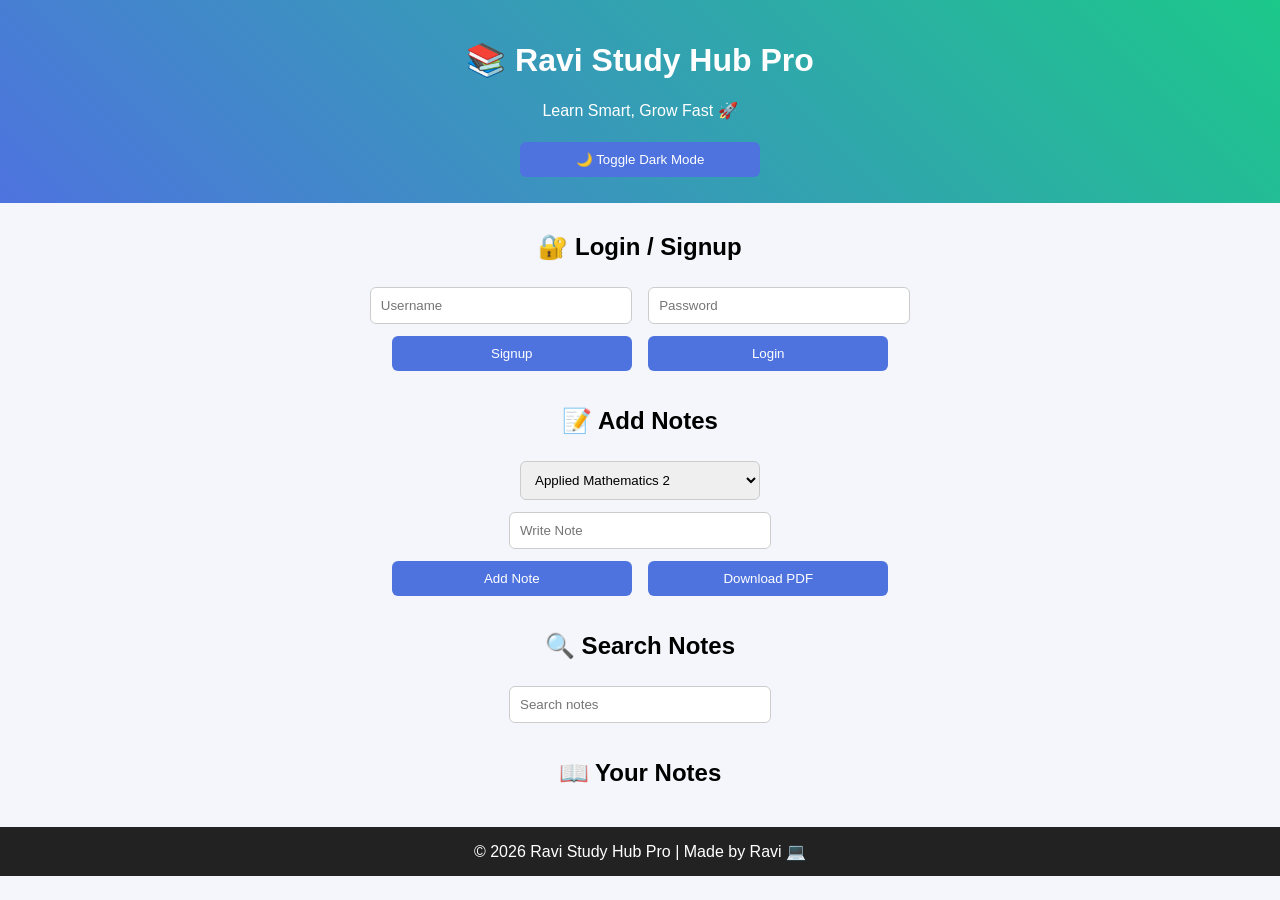
==== index.html @ 5616503e "Icon & Index.html Update" ====
<!DOCTYPE html><html>
<head>
<meta charset="UTF-8">
<meta name="viewport" content="width=device-width, initial-scale=1.0">
<title>Ravi Study Hub Pro</title>
<link rel="manifest" href="manifest.json">
<meta name="theme-color" content="#0f172a">
<style>
body{font-family:Arial;margin:0;background:#f4f6fb;text-align:center;transition:0.3s}
header{background:linear-gradient(45deg,#4e73df,#1cc88a);color:white;padding:20px}
h2{margin-top:30px}
input,button,select{padding:10px;margin:6px;width:240px;border-radius:6px;border:1px solid #ccc}
button{background:#4e73df;color:white;border:none;cursor:pointer}
button:hover{opacity:0.9}
.card{background:white;margin:15px auto;padding:15px;width:280px;border-radius:12px;box-shadow:0 5px 15px rgba(0,0,0,0.1)}
.dark{background:#121212;color:white}
.dark .card{background:#1e1e1e}
.footer{margin-top:40px;padding:15px;background:#222;color:white}
</style>
</head>
<body>
<header>
<h1>📚 Ravi Study Hub Pro</h1>
<p>Learn Smart, Grow Fast 🚀</p>
<button onclick="toggleDark()">🌙 Toggle Dark Mode</button>
</header><h2>🔐 Login / Signup</h2>
<input id="user" placeholder="Username">
<input id="pass" type="password" placeholder="Password">
<br>
<button onclick="signup()">Signup</button>
<button onclick="login()">Login</button><h2>📝 Add Notes</h2>
<select id="subject">
<option> Applied Mathematics 2</option>
<option> Applied Chemistry</option>
<option> Basic Electical Engineering</option>
<option> Engineering Mechanics</option>
<option> Essentials of Language & Communication</option>
<option> Environmental Science</option>
</select>
<br>
<input id="note" placeholder="Write Note">
<br>
<button onclick="addNote()">Add Note</button>
<button onclick="downloadNotes()">Download PDF</button><h2>🔍 Search Notes</h2>
<input id="search" onkeyup="showNotes()" placeholder="Search notes"><h2>📖 Your Notes</h2>
<div id="notes"></div><div class="footer">
© 2026 Ravi Study Hub Pro | Made by Ravi 💻
</div><script>
function signup(){
localStorage.setItem("user",user.value)
localStorage.setItem("pass",pass.value)
alert("Signup Success Ravi ✅")
}

function login(){
if(user.value==localStorage.getItem("user") &&
   pass.value==localStorage.getItem("pass"))
alert("Login Success Ravi 🎉")
else alert("Wrong Login ❌")
}

function addNote(){
let notes = JSON.parse(localStorage.getItem("notes")||"[]")
notes.push({sub:subject.value,text:note.value})
localStorage.setItem("notes",JSON.stringify(notes))
showNotes()
note.value=""
}

function showNotes(){
let s = search.value.toLowerCase()
let notesData = JSON.parse(localStorage.getItem("notes")||"[]")
notes.innerHTML=""
notesData.filter(n=>n.text.toLowerCase().includes(s))
.forEach(n=>{
notes.innerHTML += `<div class='card'><b>${n.sub}</b><p>${n.text}</p></div>`
})
}
showNotes()

function toggleDark(){document.body.classList.toggle("dark")}

function downloadNotes(){
let notesData = JSON.parse(localStorage.getItem("notes")||"[]")
let content = "Ravi Study Hub Notes\n\n"
notesData.forEach(n=>{
content += n.sub + " - " + n.text + "\n\n"
})
let blob = new Blob([content], { type: 'application/pdf' })
let link = document.createElement('a')
link.href = URL.createObjectURL(blob)
link.download = 'Ravi_Study_Notes.pdf'
link.click()
}
</script>
</body>
</html>
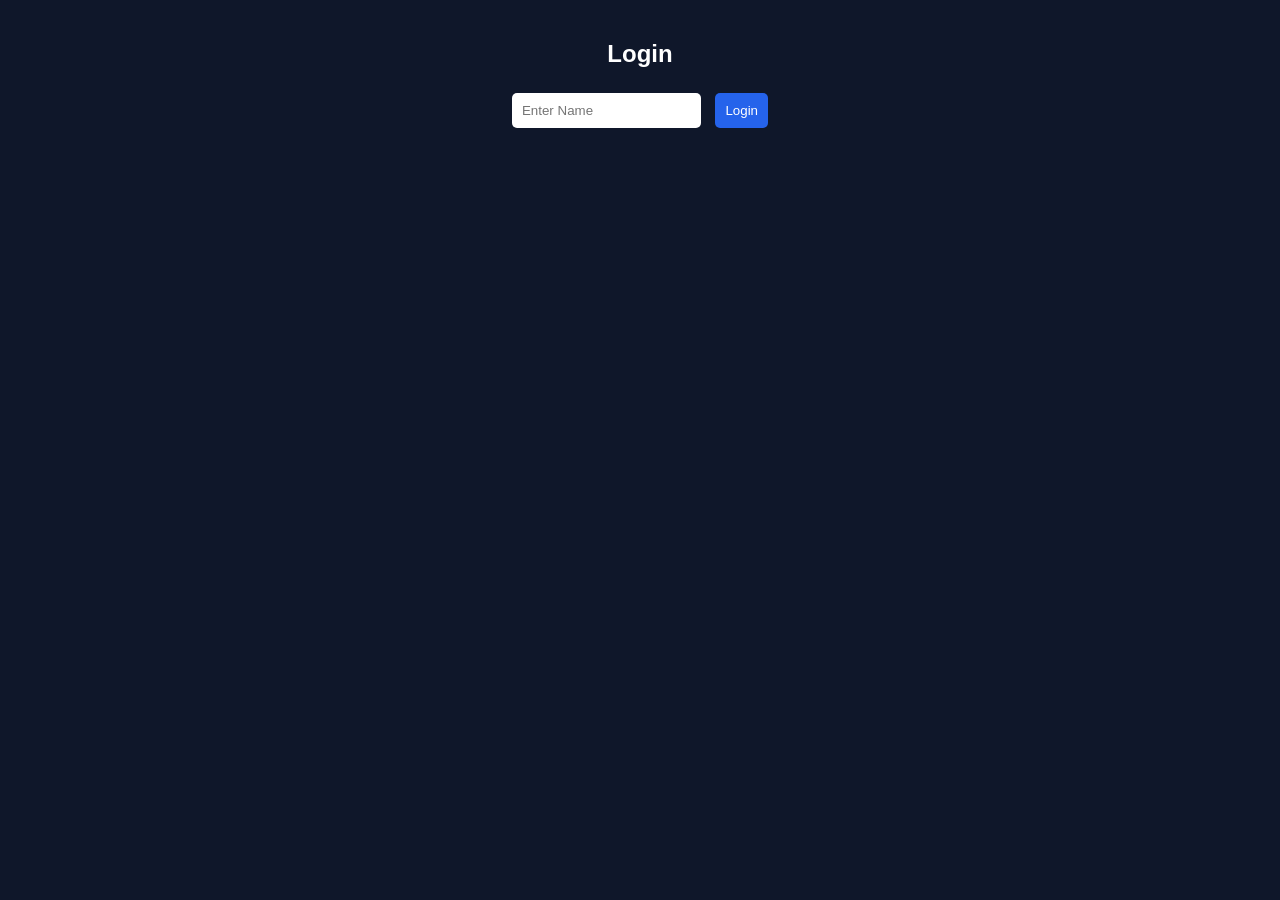
==== commit 54867b8f: "All system are update" ====
--- a/index.html
+++ b/index.html
@@ -1,97 +1,72 @@
-<!DOCTYPE html><html>
+<!DOCTYPE html>
+<html>
 <head>
-<meta charset="UTF-8">
 <meta name="viewport" content="width=device-width, initial-scale=1.0">
-<title>Ravi Study Hub Pro</title>
+<title>RSA Ravi Study App</title>
+
 <link rel="manifest" href="manifest.json">
-<meta name="theme-color" content="#0f172a">
-<style>
-body{font-family:Arial;margin:0;background:#f4f6fb;text-align:center;transition:0.3s}
-header{background:linear-gradient(45deg,#4e73df,#1cc88a);color:white;padding:20px}
-h2{margin-top:30px}
-input,button,select{padding:10px;margin:6px;width:240px;border-radius:6px;border:1px solid #ccc}
-button{background:#4e73df;color:white;border:none;cursor:pointer}
-button:hover{opacity:0.9}
-.card{background:white;margin:15px auto;padding:15px;width:280px;border-radius:12px;box-shadow:0 5px 15px rgba(0,0,0,0.1)}
-.dark{background:#121212;color:white}
-.dark .card{background:#1e1e1e}
-.footer{margin-top:40px;padding:15px;background:#222;color:white}
-</style>
+<link rel="stylesheet" href="style.css">
+
 </head>
 <body>
+
+<!-- Splash Screen -->
+<div id="splash">RSA Ravi Study App</div>
+
+<!-- Login Page -->
+<div id="loginPage" class="card">
+<h2>Login</h2>
+<input type="text" id="username" placeholder="Enter Name">
+<button onclick="login()">Login</button>
+</div>
+
+<!-- Main App -->
+<div id="app" style="display:none;">
+
 <header>
-<h1>📚 Ravi Study Hub Pro</h1>
-<p>Learn Smart, Grow Fast 🚀</p>
-<button onclick="toggleDark()">🌙 Toggle Dark Mode</button>
-</header><h2>🔐 Login / Signup</h2>
-<input id="user" placeholder="Username">
-<input id="pass" type="password" placeholder="Password">
-<br>
-<button onclick="signup()">Signup</button>
-<button onclick="login()">Login</button><h2>📝 Add Notes</h2>
-<select id="subject">
-<option> Applied Mathematics 2</option>
-<option> Applied Chemistry</option>
-<option> Basic Electical Engineering</option>
-<option> Engineering Mechanics</option>
-<option> Essentials of Language & Communication</option>
-<option> Environmental Science</option>
+<span id="welcome"></span>
+<button onclick="logout()">Logout</button>
+</header>
+
+<nav>
+<button onclick="showSection('notes')">Notes</button>
+<button onclick="showSection('profile')">Profile</button>
+<button onclick="showSection('upload')">Upload PDF</button>
+</nav>
+
+<!-- Notes Section -->
+<div id="notes" class="section">
+<h3>Select Subject</h3>
+<select id="subjectSelect">
+<option>Applied Mathematics 2</option>
+<option>Applied Chemistry</option>
+<option>Engineering Mechanics</option>
+<option>Basic Electical Engineering</option>
+<option>Environmental Science</option>
+<option>Essenital of Language & Communication 2</option>
 </select>
-<br>
-<input id="note" placeholder="Write Note">
-<br>
-<button onclick="addNote()">Add Note</button>
-<button onclick="downloadNotes()">Download PDF</button><h2>🔍 Search Notes</h2>
-<input id="search" onkeyup="showNotes()" placeholder="Search notes"><h2>📖 Your Notes</h2>
-<div id="notes"></div><div class="footer">
-© 2026 Ravi Study Hub Pro | Made by Ravi 💻
-</div><script>
-function signup(){
-localStorage.setItem("user",user.value)
-localStorage.setItem("pass",pass.value)
-alert("Signup Success Ravi ✅")
-}
 
-function login(){
-if(user.value==localStorage.getItem("user") &&
-   pass.value==localStorage.getItem("pass"))
-alert("Login Success Ravi 🎉")
-else alert("Wrong Login ❌")
-}
+<input type="text" id="noteInput" placeholder="Write note">
+<button onclick="addNote()">Add</button>
 
-function addNote(){
-let notes = JSON.parse(localStorage.getItem("notes")||"[]")
-notes.push({sub:subject.value,text:note.value})
-localStorage.setItem("notes",JSON.stringify(notes))
-showNotes()
-note.value=""
-}
+<div id="notesList"></div>
+</div>
 
-function showNotes(){
-let s = search.value.toLowerCase()
-let notesData = JSON.parse(localStorage.getItem("notes")||"[]")
-notes.innerHTML=""
-notesData.filter(n=>n.text.toLowerCase().includes(s))
-.forEach(n=>{
-notes.innerHTML += `<div class='card'><b>${n.sub}</b><p>${n.text}</p></div>`
-})
-}
-showNotes()
+<!-- Profile Section -->
+<div id="profile" class="section" style="display:none;">
+<h3>Profile</h3>
+<p id="profileName"></p>
+</div>
 
-function toggleDark(){document.body.classList.toggle("dark")}
+<!-- Upload Section -->
+<div id="upload" class="section" style="display:none;">
+<h3>Upload PDF</h3>
+<input type="file" accept="application/pdf" onchange="uploadPDF(event)">
+<div id="pdfList"></div>
+</div>
 
-function downloadNotes(){
-let notesData = JSON.parse(localStorage.getItem("notes")||"[]")
-let content = "Ravi Study Hub Notes\n\n"
-notesData.forEach(n=>{
-content += n.sub + " - " + n.text + "\n\n"
-})
-let blob = new Blob([content], { type: 'application/pdf' })
-let link = document.createElement('a')
-link.href = URL.createObjectURL(blob)
-link.download = 'Ravi_Study_Notes.pdf'
-link.click()
-}
-</script>
+</div>
+
+<script src="app.js"></script>
 </body>
 </html>
--- a/style.css
+++ b/style.css
@@ -0,0 +1,68 @@
+body{
+  font-family: Arial;
+  margin:0;
+  background:#0f172a;
+  color:white;
+}
+
+#splash{
+  position:fixed;
+  width:100%;
+  height:100%;
+  background:#0f172a;
+  display:flex;
+  align-items:center;
+  justify-content:center;
+  font-size:24px;
+  animation:fade 2s forwards;
+}
+
+@keyframes fade{
+  0%{opacity:1;}
+  100%{opacity:0; visibility:hidden;}
+}
+
+.card{
+  text-align:center;
+  padding:20px;
+}
+
+input,select{
+  padding:10px;
+  margin:5px;
+  border-radius:5px;
+  border:none;
+}
+
+button{
+  padding:10px;
+  border:none;
+  border-radius:5px;
+  margin:5px;
+  background:#2563eb;
+  color:white;
+}
+
+header{
+  display:flex;
+  justify-content:space-between;
+  padding:10px;
+  background:#1e293b;
+}
+
+nav{
+  display:flex;
+  justify-content:space-around;
+  background:#1e293b;
+}
+
+.section{
+  padding:10px;
+}
+
+.note{
+  background:#334155;
+  padding:8px;
+  margin:5px;
+  border-radius:5px;
+}
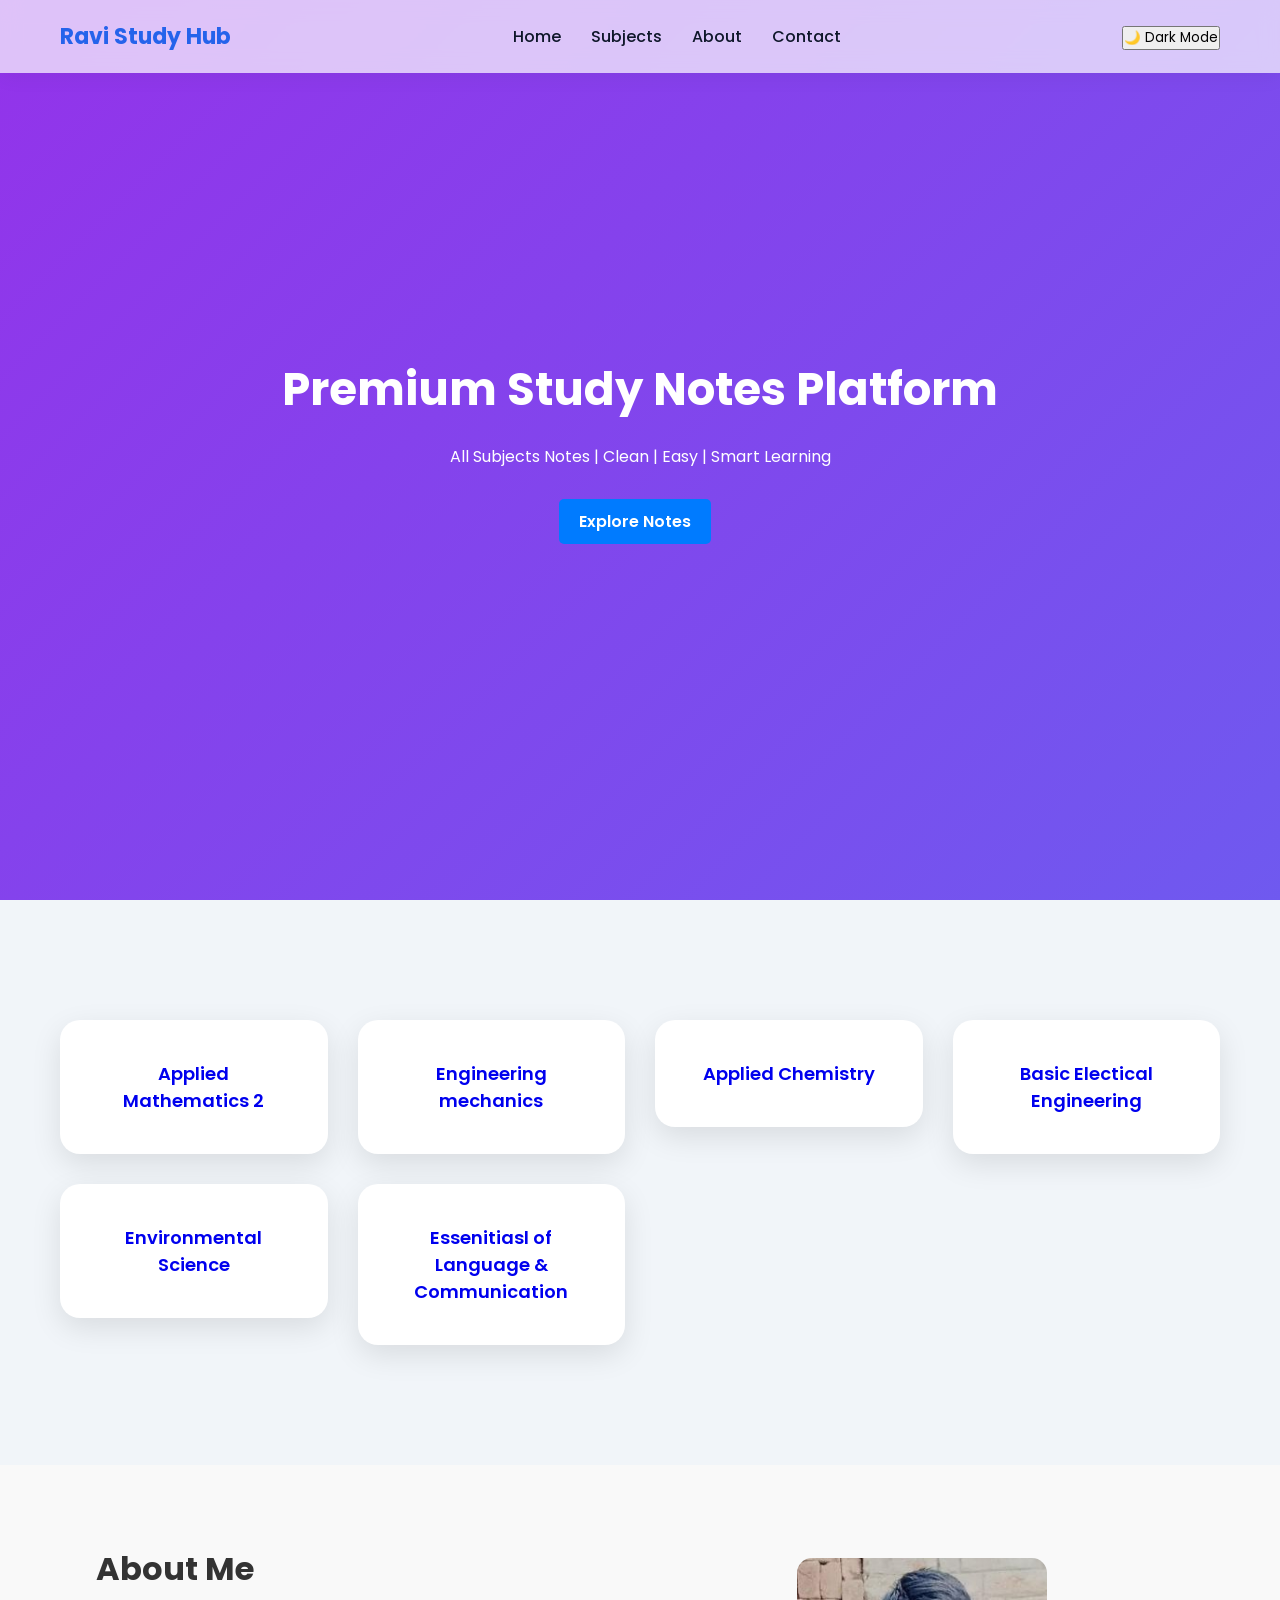
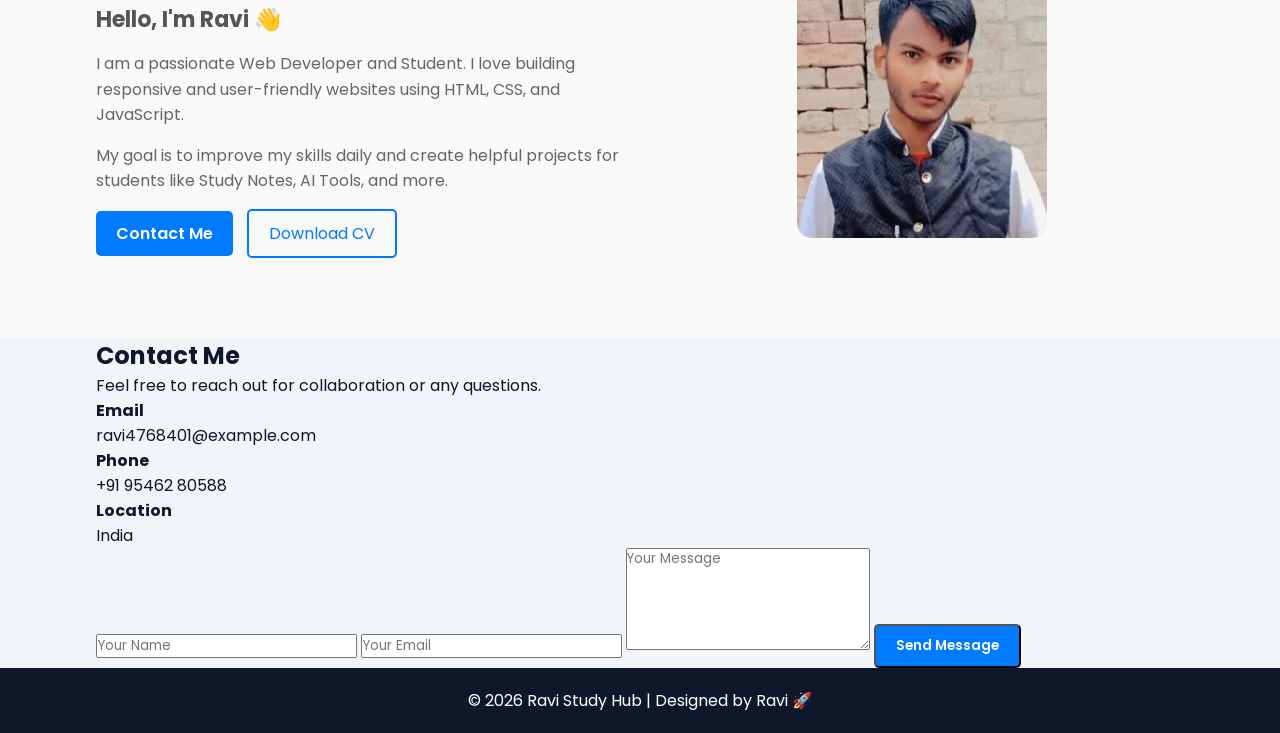
==== commit c815737e: "index.html Update" ====
--- a/index.html
+++ b/index.html
@@ -1,72 +1,137 @@
 <!DOCTYPE html>
-<html>
+<html lang="en">
 <head>
+<meta charset="UTF-8">
 <meta name="viewport" content="width=device-width, initial-scale=1.0">
-<title>RSA Ravi Study App</title>
+<title>Ravi Study Hub</title>
 
-<link rel="manifest" href="manifest.json">
+<link href="https://fonts.googleapis.com/css2?family=Poppins:wght@300;400;600;700&display=swap" rel="stylesheet">
 <link rel="stylesheet" href="style.css">
 
 </head>
 <body>
 
-<!-- Splash Screen -->
-<div id="splash">RSA Ravi Study App</div>
-
-<!-- Login Page -->
-<div id="loginPage" class="card">
-<h2>Login</h2>
-<input type="text" id="username" placeholder="Enter Name">
-<button onclick="login()">Login</button>
-</div>
-
-<!-- Main App -->
-<div id="app" style="display:none;">
-
-<header>
-<span id="welcome"></span>
-<button onclick="logout()">Logout</button>
-</header>
-
-<nav>
-<button onclick="showSection('notes')">Notes</button>
-<button onclick="showSection('profile')">Profile</button>
-<button onclick="showSection('upload')">Upload PDF</button>
+<nav class="navbar">
+  <div class="logo">Ravi Study Hub</div>
+  <ul>
+    <li><a href="index.html">Home</a></li>
+    <li><a href="#subjects">Subjects</a></li>
+    <li><a href="#About">About</a></li>
+    <li><a href="">Contact</a></li>
+  </ul>
+  <div class="top-bar">
+    <button id="darkToggle">🌙 Dark Mode</button>
+  </div>
 </nav>
 
-<!-- Notes Section -->
-<div id="notes" class="section">
-<h3>Select Subject</h3>
-<select id="subjectSelect">
-<option>Applied Mathematics 2</option>
-<option>Applied Chemistry</option>
-<option>Engineering Mechanics</option>
-<option>Basic Electical Engineering</option>
-<option>Environmental Science</option>
-<option>Essenital of Language & Communication 2</option>
-</select>
+<section class="hero">
+  <h1>Premium Study Notes Platform</h1>
+  <p>All Subjects Notes | Clean | Easy | Smart Learning</p>
+  <a href="#subjects" class="btn">Explore Notes</a>
+</section>
 
-<input type="text" id="noteInput" placeholder="Write note">
-<button onclick="addNote()">Add</button>
+<section id="subjects" class="subjects">
+  <a href="Subjects notes/Math.html"> <div class="card"> Applied Mathematics 2</div></a>
+  <a href="Subjects notes/Mechanics.html">  <div class="card"> Engineering mechanics</div></a>
+  <a href="Subjects notes/Chemistry.html"> <div class="card"> Applied Chemistry</div></a>
+  <a href="Subjects notes/Electical.html"> <div class="card"> Basic Electical Engineering</div></a>
+  <a href="Subjects notes/Science.html"> <div class="card"> Environmental Science</div></a>
+  <a href="Subjects notes/English.html"> <div class="card"> Essenitiasl of Language & Communication</div></a>
+</section>
+<section class="about" id="about">
+  <div class="container">
+    
+    <div class="about-content">
+      
+      <div class="about-text">
+        <h2>About Me</h2>
+        <h3>Hello, I'm Ravi 👋</h3>
+        <p>
+          I am a passionate Web Developer and Student. I love building
+          responsive and user-friendly websites using HTML, CSS, and JavaScript.
+        </p>
+        <p>
+          My goal is to improve my skills daily and create helpful
+          projects for students like Study Notes, AI Tools, and more.
+        </p>
 
-<div id="notesList"></div>
-</div>
+        <div class="about-buttons">
+          <a href="#contact" class="btn">Contact Me</a>
+          <a href="#" class="btn-outline">Download CV</a>
+        </div>
+      </div>
 
-<!-- Profile Section -->
-<div id="profile" class="section" style="display:none;">
-<h3>Profile</h3>
-<p id="profileName"></p>
-</div>
+      <div class="about-image">
+        <img src="Profile image.jpg" alt="Ravi Profile">
+      </div>
 
-<!-- Upload Section -->
-<div id="upload" class="section" style="display:none;">
-<h3>Upload PDF</h3>
-<input type="file" accept="application/pdf" onchange="uploadPDF(event)">
-<div id="pdfList"></div>
-</div>
+    </div>
+  </div>
+</section>
+<section class="contact" id="contact">
+  <div class="container">
+    
+    <div class="section-title">
+      <h2>Contact Me</h2>
+      <p>Feel free to reach out for collaboration or any questions.</p>
+    </div>
 
-</div>
+    <div class="contact-content">
 
-<script src="app.js"></script>
+      <!-- Left Side Info -->
+      <div class="contact-info">
+        <div class="info-box">
+          <h4>Email</h4>
+          <p>ravi4768401@example.com</p>
+        </div>
+
+        <div class="info-box">
+          <h4>Phone</h4>
+          <p>+91 95462 80588</p>
+        </div>
+
+        <div class="info-box">
+          <h4>Location</h4>
+          <p>India</p>
+        </div>
+      </div>
+
+      <!-- Right Side Form -->
+      <div class="contact-form">
+        <form>
+          <input type="text" placeholder="Your Name" required>
+          <input type="email" placeholder="Your Email" required>
+          <textarea rows="5" placeholder="Your Message" required></textarea>
+          <button type="submit" class="btn">Send Message</button>
+        </form>
+      </div>
+
+    </div>
+  </div>
+</section>
+
+<footer>
+  <p>© 2026 Ravi Study Hub | Designed by Ravi 🚀</p>
+</footer>
+
+<script>
+   /* Dark mode */
+const btn = document.getElementById("darkToggle");
+    btn.onclick = () => {
+      document.body.classList.toggle("dark");
+    };
+
+    /* scroll animation */
+    const faders = document.querySelectorAll(".fade");
+    window.addEventListener("scroll", () => {
+      faders.forEach(el => {
+        const top = el.getBoundingClientRect().top;
+        if (top < window.innerHeight - 100) {
+          el.classList.add("show");
+        }
+      });
+    });
+</script>
+
 </body>
 </html>
--- a/style.css
+++ b/style.css
@@ -1,68 +1,266 @@
+*{
+  margin:0;
+  padding:0;
+  box-sizing:border-box;
+  font-family:'Poppins', sans-serif;
+}
+
 body{
-  font-family: Arial;
-  margin:0;
-  background:#0f172a;
-  color:white;
-}
-
-#splash{
+  background:#f1f5f9;
+  color:#0f172a;
+  transition:0.4s;
+}
+
+/* NAVBAR */
+.navbar{
+  display:flex;
+  justify-content:space-between;
+  align-items:center;
+  padding:20px 60px;
   position:fixed;
   width:100%;
-  height:100%;
-  background:#0f172a;
+  backdrop-filter:blur(10px);
+  background:rgba(255,255,255,0.7);
+  box-shadow:0 4px 20px rgba(0,0,0,0.05);
+  z-index:1000;
+}
+
+.logo{
+  font-weight:700;
+  font-size:22px;
+  color:#2563eb;
+}
+
+.navbar ul{
+  list-style:none;
   display:flex;
+  gap:30px;
+}
+
+.navbar a{
+  text-decoration:none;
+  color:#0f172a;
+  font-weight:500;
+  transition:0.3s;
+}
+
+.navbar a:hover{
+  color:#2563eb;
+}
+
+.dark-btn{
+  border:none;
+  background:#2563eb;
+  color:white;
+  padding:8px 15px;
+  border-radius:20px;
+  cursor:pointer;
+}
+
+/* HERO */
+.hero{
+  height:100vh;
+  display:flex;
+  flex-direction:column;
+  justify-content:center;
   align-items:center;
-  justify-content:center;
-  font-size:24px;
-  animation:fade 2s forwards;
-}
-
-@keyframes fade{
-  0%{opacity:1;}
-  100%{opacity:0; visibility:hidden;}
+  text-align:center;
+  background:linear-gradient(-45deg,#2563eb,#38bdf8,#6366f1,#9333ea);
+  background-size:400% 400%;
+  animation:gradient 8s ease infinite;
+  color:white;
+}
+
+@keyframes gradient{
+  0%{background-position:0% 50%;}
+  50%{background-position:100% 50%;}
+  100%{background-position:0% 50%;}
+}
+
+.hero h1{
+  font-size:45px;
+  margin-bottom:20px;
+}
+
+.hero p{
+  margin-bottom:30px;
+}
+
+.btn{
+  padding:12px 25px;
+  background:white;
+  color:#2563eb;
+  border-radius:30px;
+  text-decoration:none;
+  font-weight:600;
+  transition:0.3s;
+}
+
+.btn:hover{
+  transform:scale(1.1);
+}
+
+/* SUBJECTS */
+.subjects{
+  padding:120px 60px;
+  display:grid;
+  grid-template-columns:repeat(auto-fit,minmax(250px,1fr));
+  gap:30px;
 }
 
 .card{
+  padding:40px;
+  background:white;
+  border-radius:20px;
+  text-align:center;
+  font-weight:600;
+  font-size:18px;
+  box-shadow:0 10px 30px rgba(0,0,0,0.1);
+  transition:0.4s;
+  cursor:pointer;
+}
+
+.card:hover{
+  transform:translateY(-15px) scale(1.05);
+  background:#2563eb;
+  color:white;
+}
+
+/* FOOTER */
+footer{
   text-align:center;
   padding:20px;
-}
-
-input,select{
-  padding:10px;
-  margin:5px;
-  border-radius:5px;
-  border:none;
-}
-
-button{
-  padding:10px;
-  border:none;
-  border-radius:5px;
-  margin:5px;
-  background:#2563eb;
-  color:white;
-}
-
-header{
-  display:flex;
-  justify-content:space-between;
-  padding:10px;
-  background:#1e293b;
-}
-
-nav{
-  display:flex;
-  justify-content:space-around;
-  background:#1e293b;
-}
-
-.section{
-  padding:10px;
-}
-
-.note{
-  background:#334155;
-  padding:8px;
-  margin:5px;
-  border-radius:5px;
-}
+  background:#0f172a;
+  color:white;
+}
+
+/* DARK MODE */
+body.dark {
+  background: #121212;
+  color: #eee;
+}
+
+body.dark .about,
+body.dark .contact {
+  background: #1e1e1e;
+}
+
+body.dark input,
+body.dark textarea {
+  background: #2b2b2b;
+  color: white;
+  border: 1px solid #555;
+}
+/* Animation */
+.fade {
+  opacity: 0;
+  transform: translateY(40px);
+  transition: 1s;
+}
+
+.fade.show {
+  opacity: 1;
+  transform: translateY(0);
+}
+
+/* RESPONSIVE */
+@media (max-width: 768px) {
+  .about-content,
+  .contact-content {
+    flex-direction: column;
+    text-align: center;
+  }
+}
+
+a{
+    text-decoration: none;
+}
+.about {
+  padding: 80px 0;
+  background: #f9f9f9;
+}
+
+.container {
+  width: 85%;
+  margin: auto;
+}
+
+.about-content {
+  display: flex;
+  align-items: center;
+  justify-content: space-between;
+  gap: 40px;
+  flex-wrap: wrap;
+}
+
+.about-text {
+  flex: 1;
+}
+
+.about-text h2 {
+  font-size: 32px;
+  color: #333;
+  margin-bottom: 10px;
+}
+
+.about-text h3 {
+  font-size: 22px;
+  color: #555;
+  margin-bottom: 15px;
+}
+
+.about-text p {
+  font-size: 16px;
+  color: #666;
+  line-height: 1.6;
+  margin-bottom: 15px;
+}
+
+.about-image {
+  flex: 1;
+  text-align: center;
+}
+
+.about-image img {
+  width: 250px;
+  border-radius: 15px;
+}
+
+.btn {
+  display: inline-block;
+  padding: 10px 20px;
+  background: #007bff;
+  color: white;
+  text-decoration: none;
+  border-radius: 5px;
+  margin-right: 10px;
+}
+
+.btn:hover {
+  background: #0056b3;
+}
+
+.btn-outline {
+  display: inline-block;
+  padding: 10px 20px;
+  border: 2px solid #007bff;
+  color: #007bff;
+  text-decoration: none;
+  border-radius: 5px;
+}
+
+.btn-outline:hover {
+  background: #007bff;
+  color: white;
+}
+
+/* Responsive */
+@media (max-width: 768px) {
+  .about-content {
+    flex-direction: column;
+    text-align: center;
+  }
+}
+
+
+
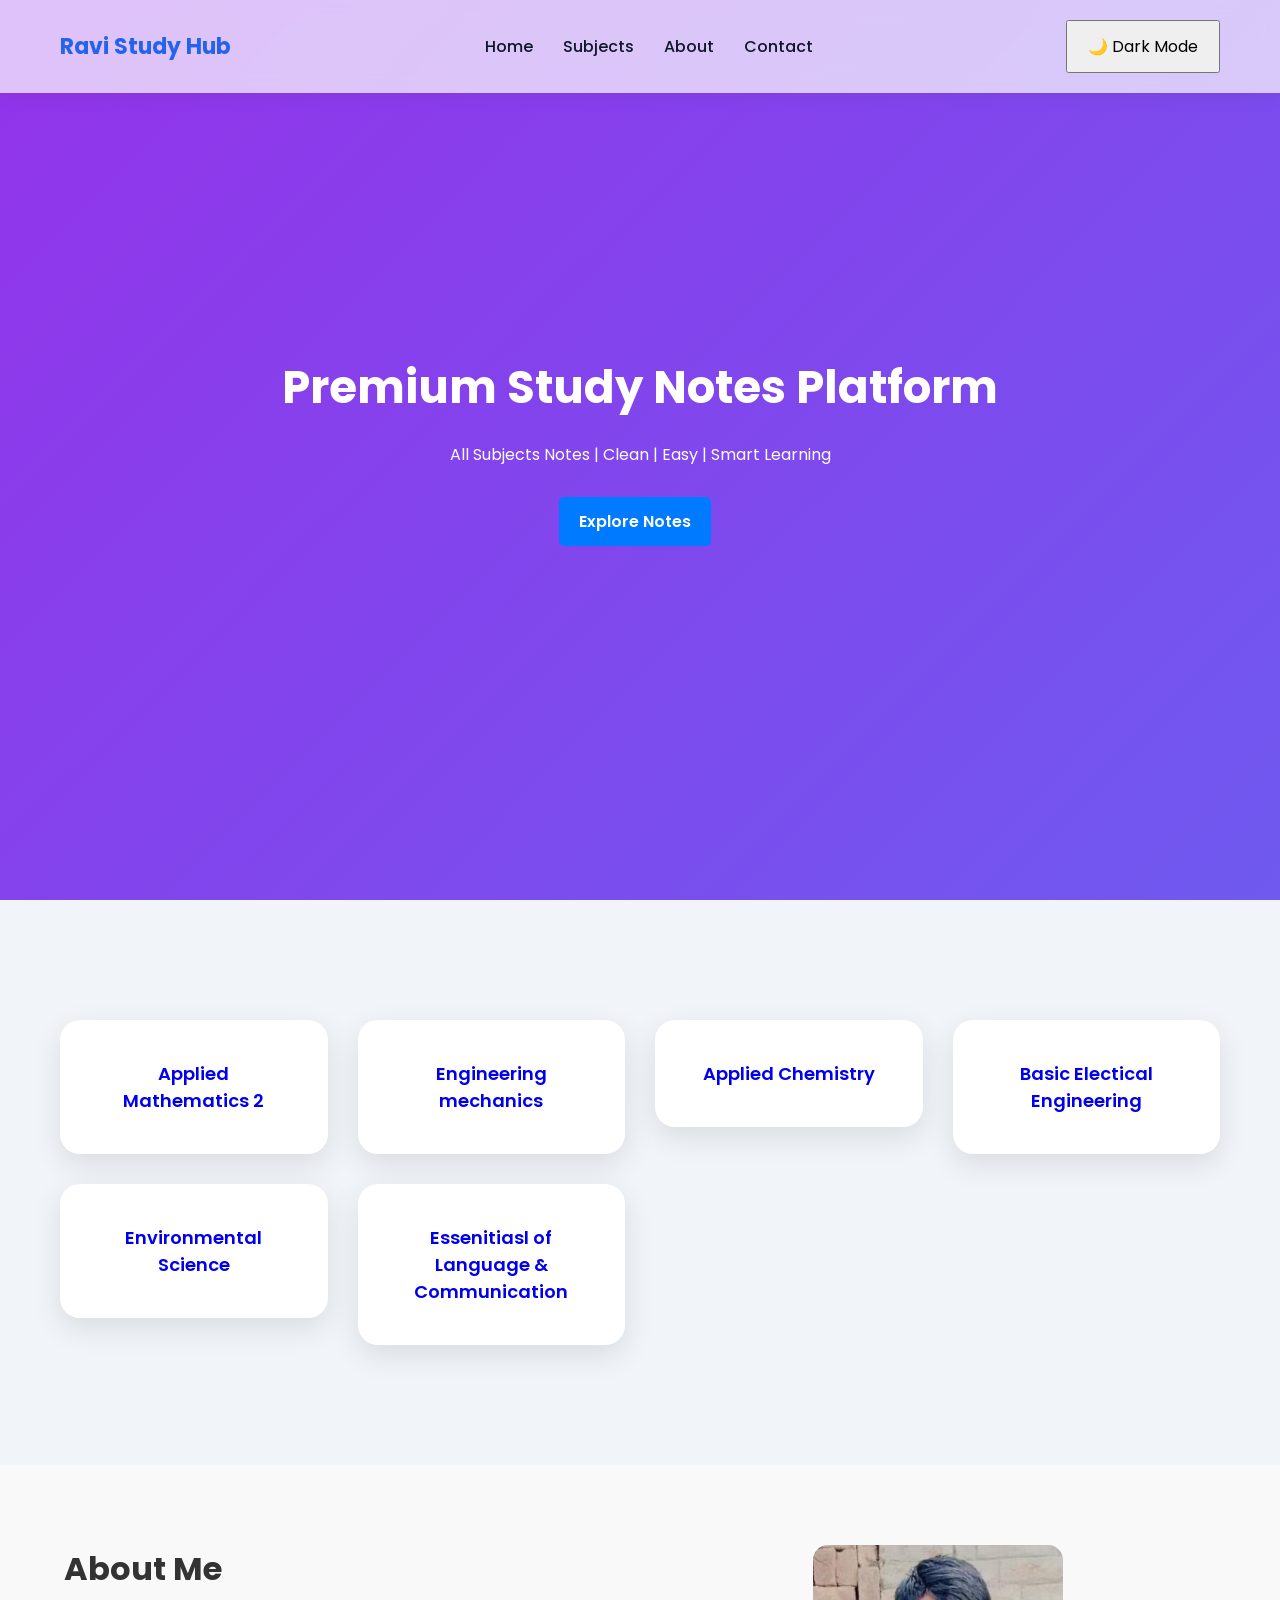
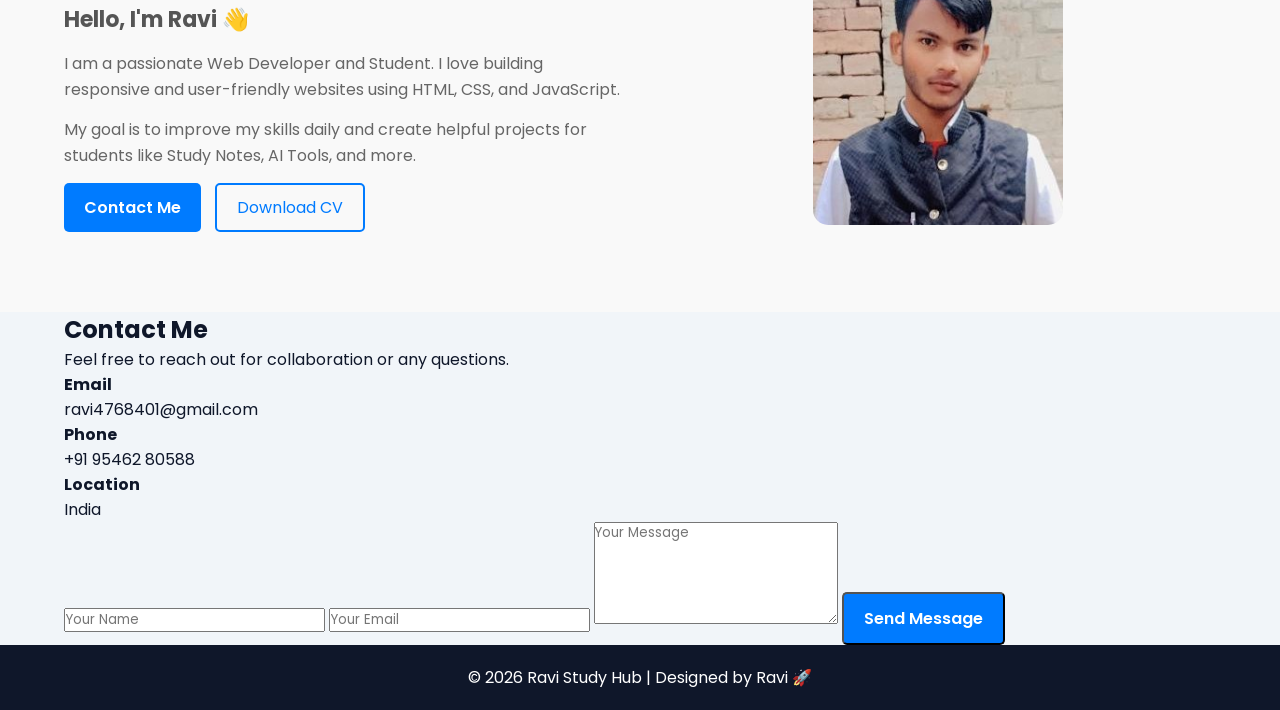
==== commit c11377d7: "Update index.html" ====
--- a/index.html
+++ b/index.html
@@ -82,7 +82,7 @@
       <div class="contact-info">
         <div class="info-box">
           <h4>Email</h4>
-          <p>ravi4768401@example.com</p>
+          <p>ravi4768401@gmail.com</p>
         </div>
 
         <div class="info-box">
--- a/style.css
+++ b/style.css
@@ -262,5 +262,78 @@
   }
 }
 
-
-
+/* ===== MOBILE RESPONSIVE SYSTEM ===== */
+
+/* Universal Fix */
+*{
+  box-sizing:border-box;
+}
+
+/* Container Responsive */
+.container{
+  width:90%;
+  max-width:1200px;
+  margin:auto;
+}
+
+/* Images Responsive */
+img{
+  max-width:100%;
+  height:auto;
+}
+
+/* Navbar Mobile Fix */
+@media(max-width:768px){
+  .navbar{
+    flex-direction:column;
+    text-align:center;
+    gap:10px;
+  }
+
+  .menu{
+    flex-direction:column;
+    width:100%;
+  }
+}
+
+/* Notes / Cards Responsive */
+.notes, .card-container, .features{
+  display:grid;
+  grid-template-columns: repeat(auto-fit, minmax(250px,1fr));
+  gap:15px;
+}
+
+/* Text Mobile Friendly */
+@media(max-width:600px){
+  h1{font-size:24px;}
+  h2{font-size:20px;}
+  h3{font-size:18px;}
+  p{font-size:14px;}
+}
+
+/* Button Size Fix */
+button, .btn{
+  padding:12px 20px;
+  font-size:16px;
+  width:auto;
+}
+
+@media(max-width:500px){
+  button, .btn{
+    width:100%;
+  }
+}
+
+/* Footer Mobile */
+@media(max-width:768px){
+  footer{
+    text-align:center;
+    padding:20px 10px;
+  }
+}
+
+/* Prevent Horizontal Scroll */
+body{
+  overflow-x:hidden;
+}
+
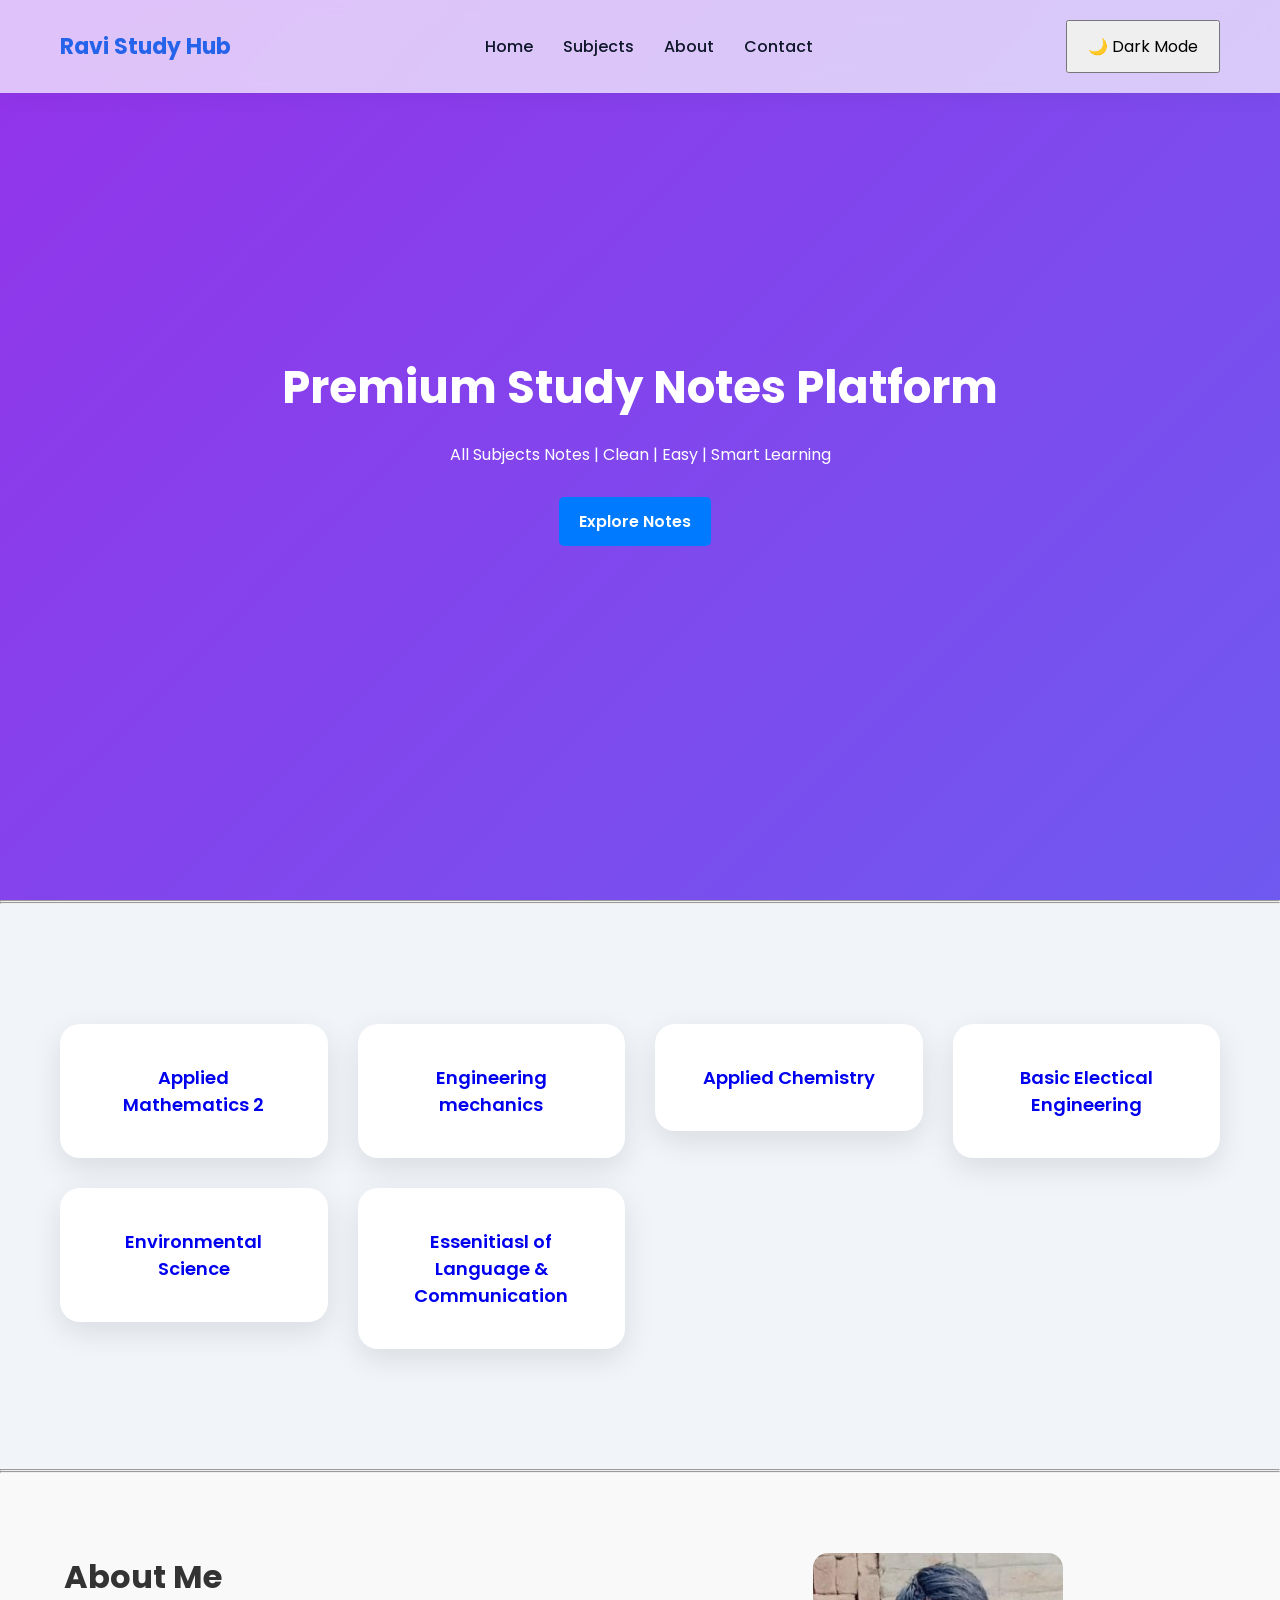
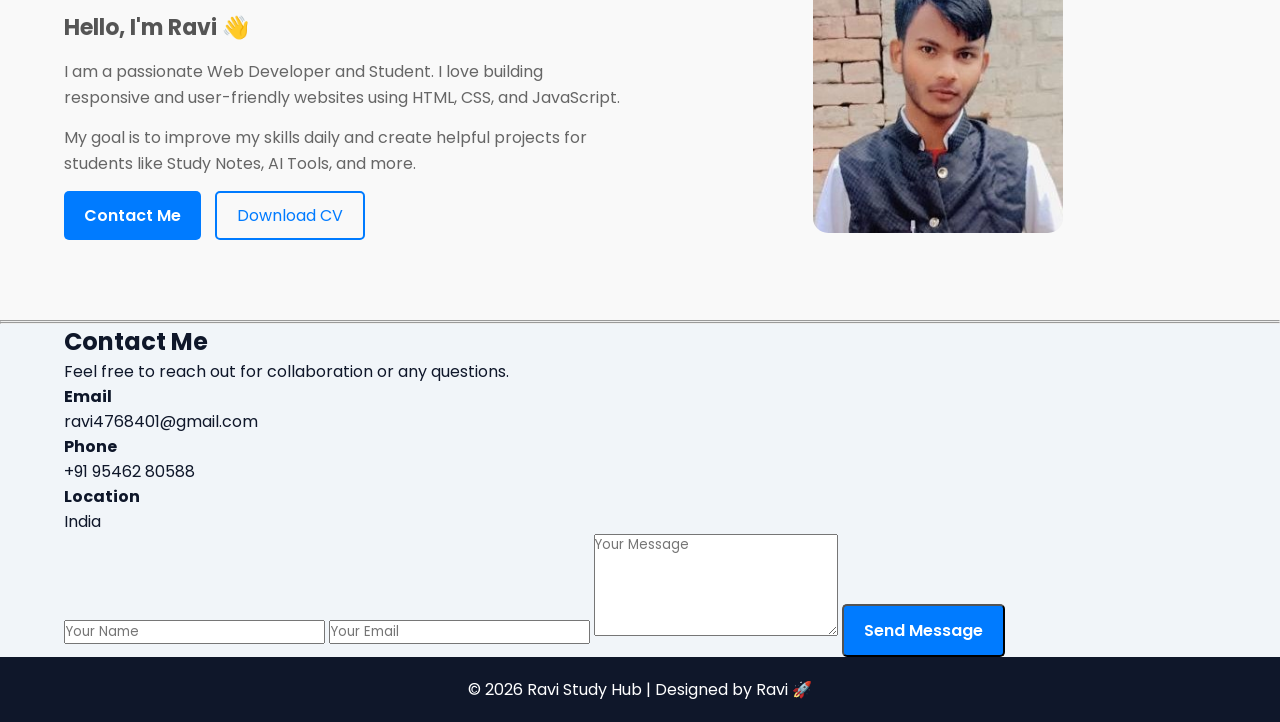
==== commit 286f5ad7: "Update index.html" ====
--- a/index.html
+++ b/index.html
@@ -29,7 +29,7 @@
   <p>All Subjects Notes | Clean | Easy | Smart Learning</p>
   <a href="#subjects" class="btn">Explore Notes</a>
 </section>
-
+<hr><hr>
 <section id="subjects" class="subjects">
   <a href="Subjects notes/Math.html"> <div class="card"> Applied Mathematics 2</div></a>
   <a href="Subjects notes/Mechanics.html">  <div class="card"> Engineering mechanics</div></a>
@@ -38,6 +38,7 @@
   <a href="Subjects notes/Science.html"> <div class="card"> Environmental Science</div></a>
   <a href="Subjects notes/English.html"> <div class="card"> Essenitiasl of Language & Communication</div></a>
 </section>
+<hr> <hr>
 <section class="about" id="about">
   <div class="container">
     
@@ -68,6 +69,7 @@
     </div>
   </div>
 </section>
+<hr><hr>
 <section class="contact" id="contact">
   <div class="container">
     
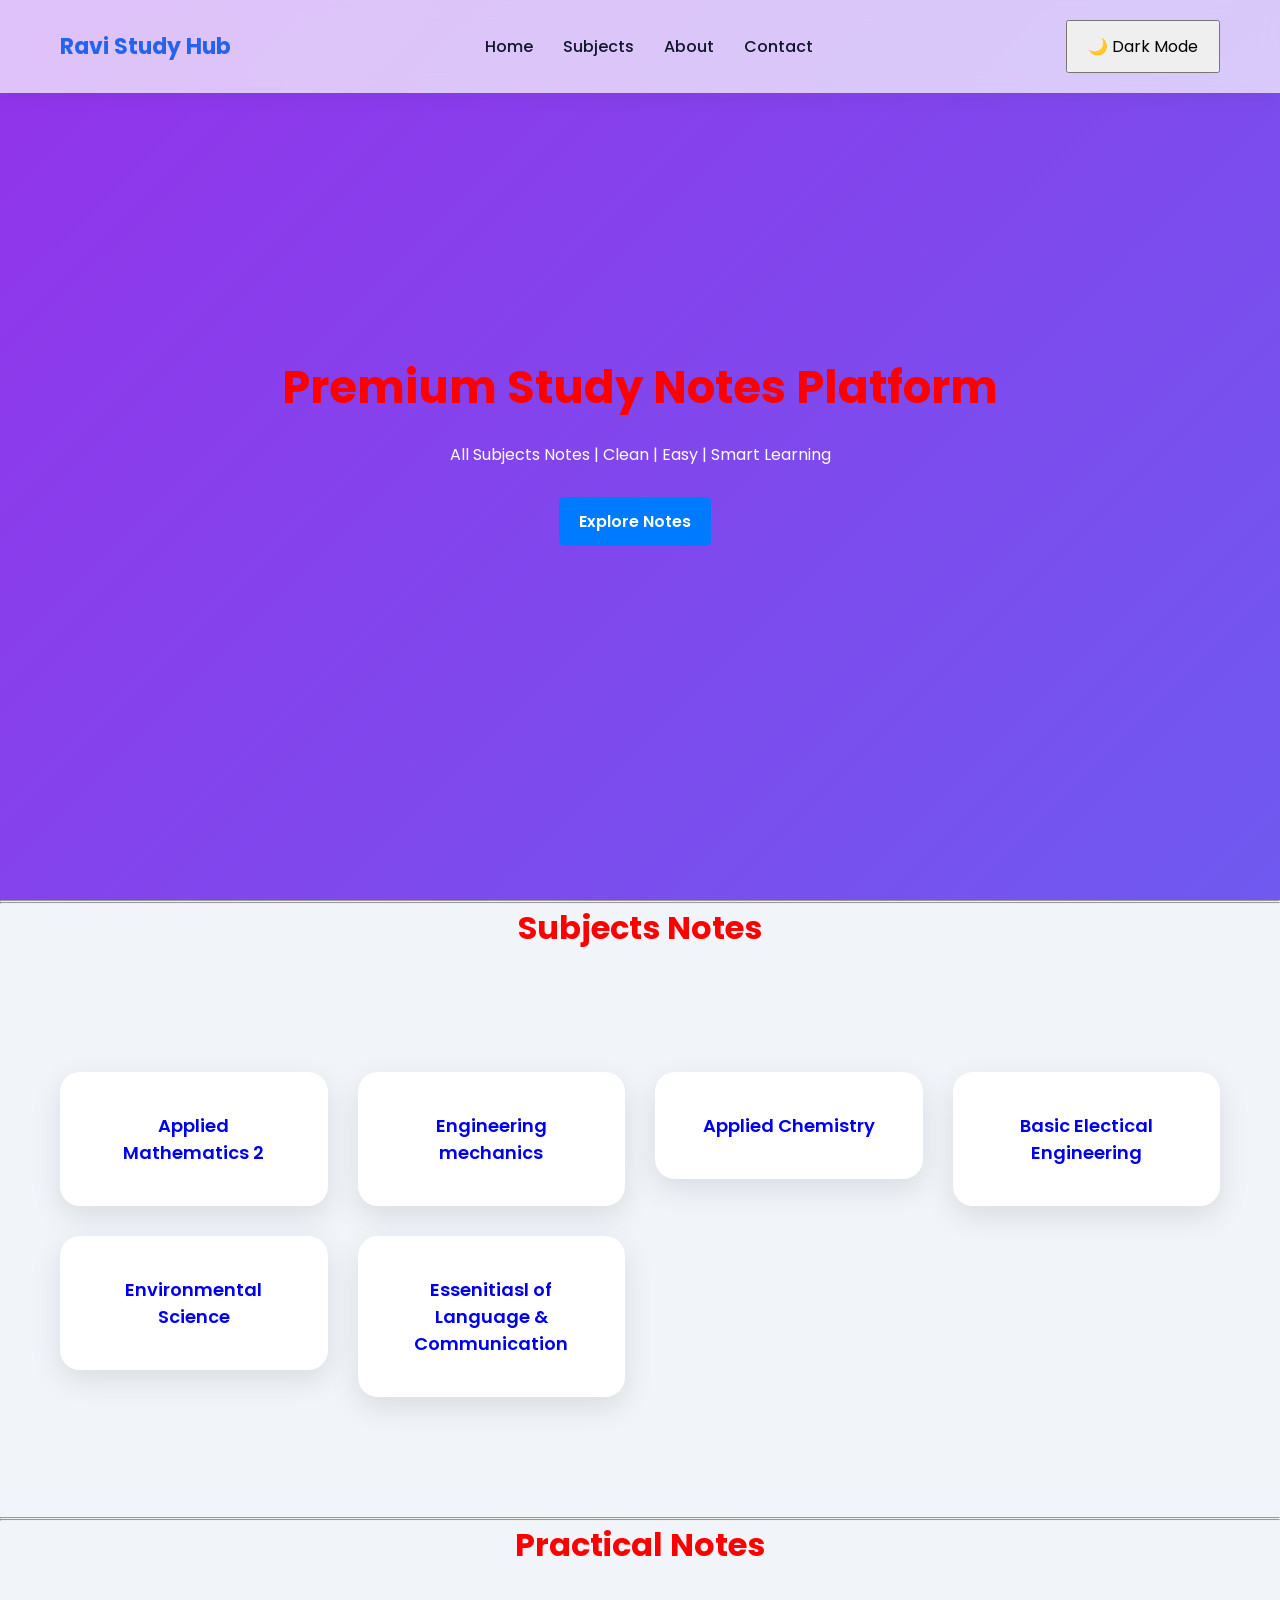
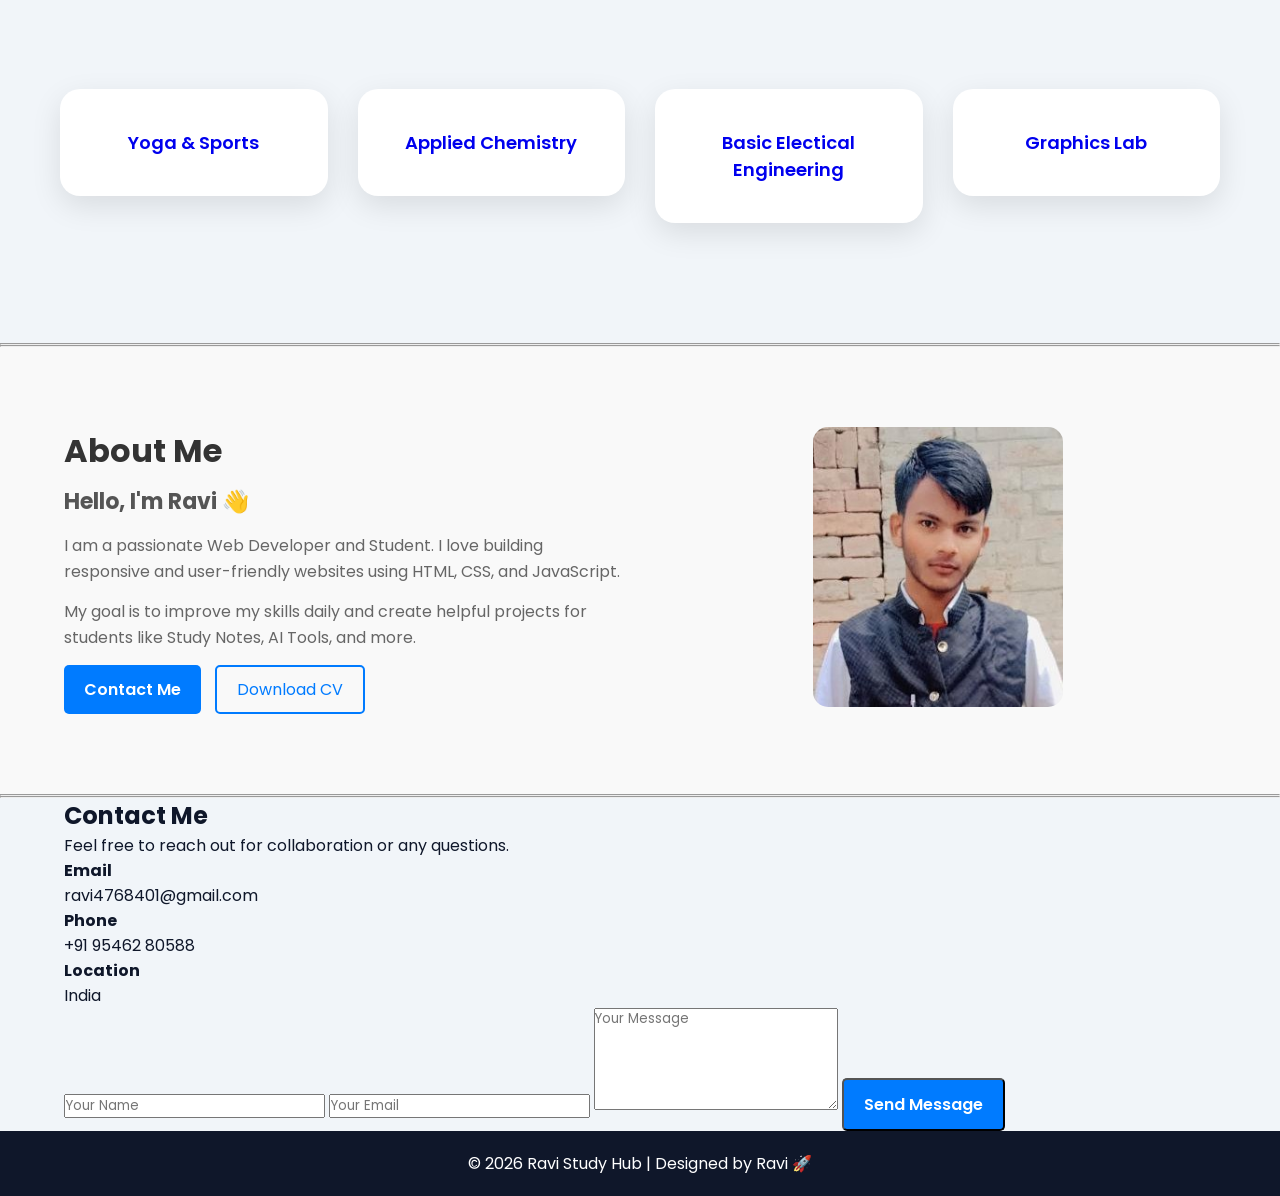
==== commit b6417250: "Update index" ====
--- a/index.html
+++ b/index.html
@@ -30,6 +30,7 @@
   <a href="#subjects" class="btn">Explore Notes</a>
 </section>
 <hr><hr>
+<h1> Subjects Notes</h1>
 <section id="subjects" class="subjects">
   <a href="Subjects notes/Math.html"> <div class="card"> Applied Mathematics 2</div></a>
   <a href="Subjects notes/Mechanics.html">  <div class="card"> Engineering mechanics</div></a>
@@ -37,6 +38,15 @@
   <a href="Subjects notes/Electical.html"> <div class="card"> Basic Electical Engineering</div></a>
   <a href="Subjects notes/Science.html"> <div class="card"> Environmental Science</div></a>
   <a href="Subjects notes/English.html"> <div class="card"> Essenitiasl of Language & Communication</div></a>
+</section>
+<!-- Practical Notes -->
+<hr><hr>
+<h1> Practical Notes</h1>
+<section id="subjects" class="subjects">
+  <a href="yoga.html">  <div class="card"> Yoga & Sports</div></a>
+  <a href="AppliedChemistry.html"> <div class="card"> Applied Chemistry</div></a>
+  <a href="BasicElecticalEngineering.html"> <div class="card"> Basic Electical Engineering</div></a>
+  <a href="GraphicsLab.html"> <div class="card"> Graphics Lab</div></a>
 </section>
 <hr> <hr>
 <section class="about" id="about">
--- a/style.css
+++ b/style.css
@@ -10,7 +10,10 @@
   color:#0f172a;
   transition:0.4s;
 }
-
+h1{
+  color: red;
+  text-align: center;
+}
 /* NAVBAR */
 .navbar{
   display:flex;
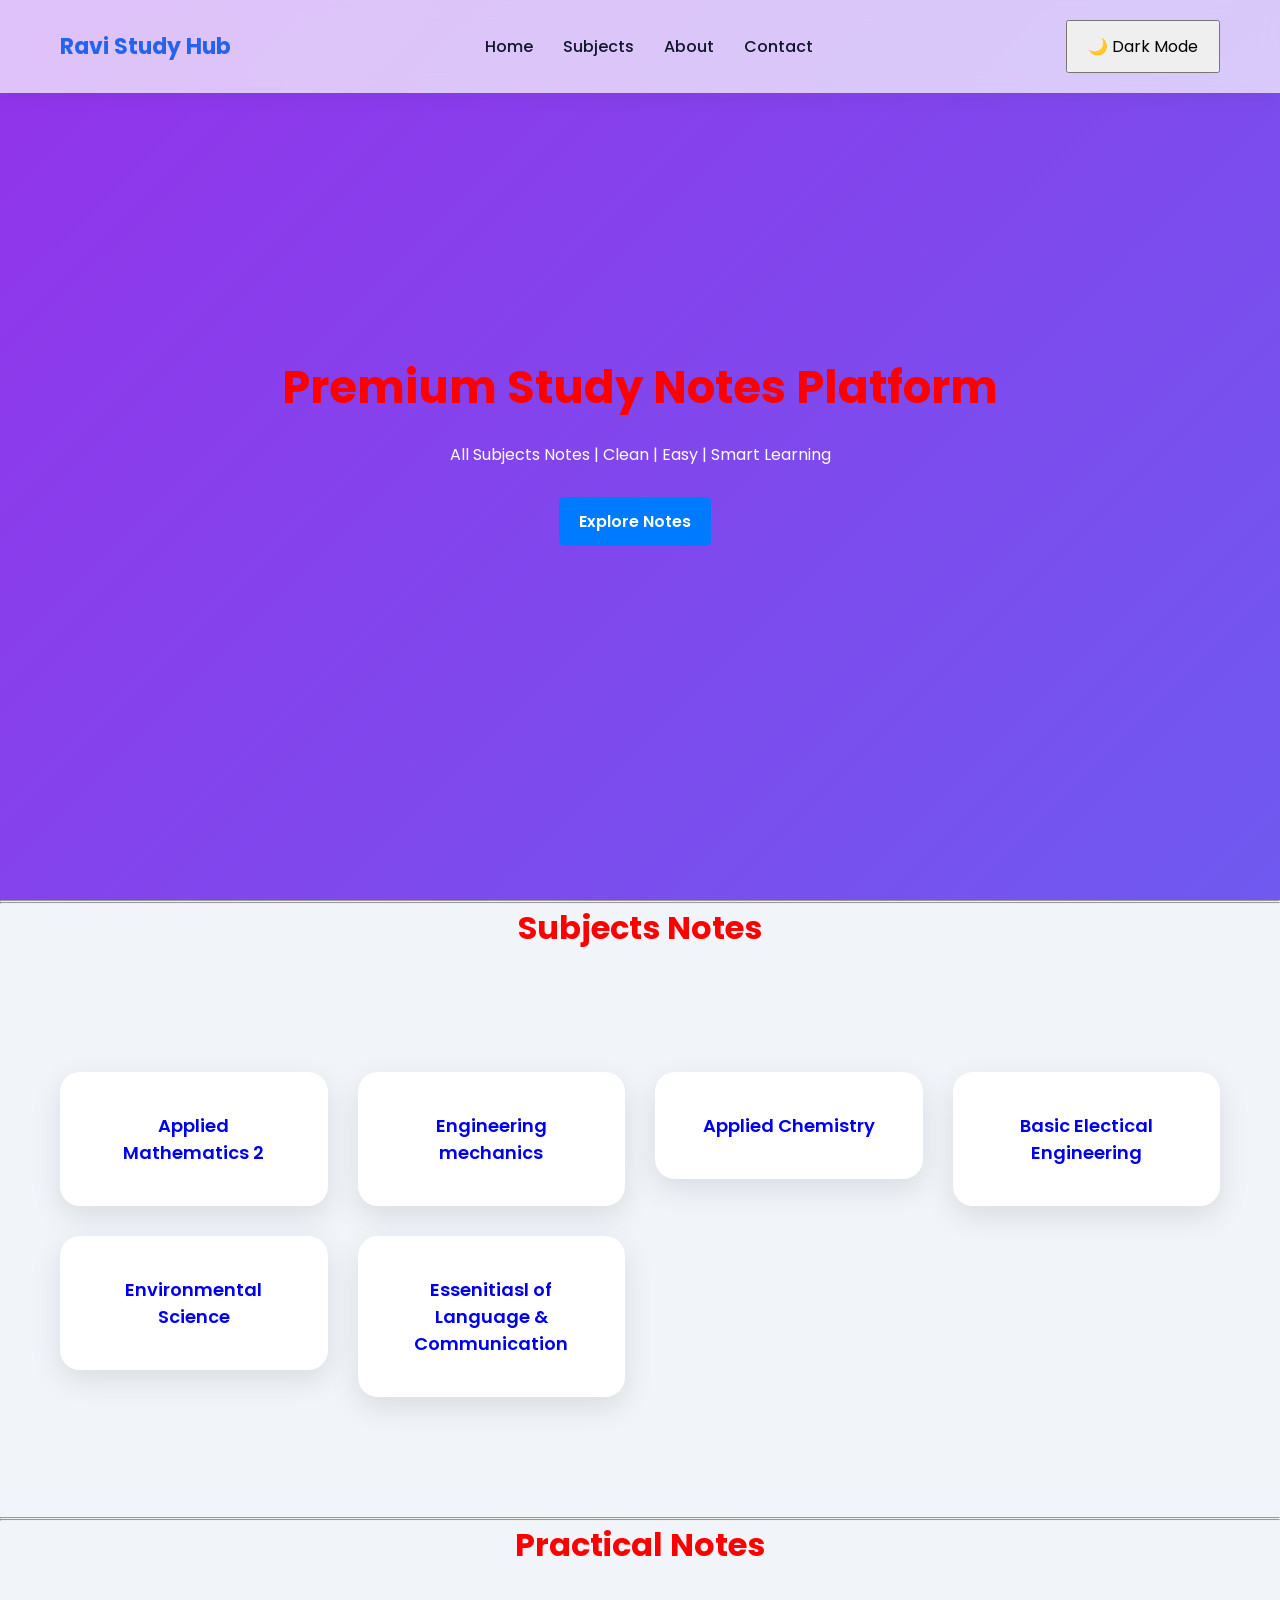
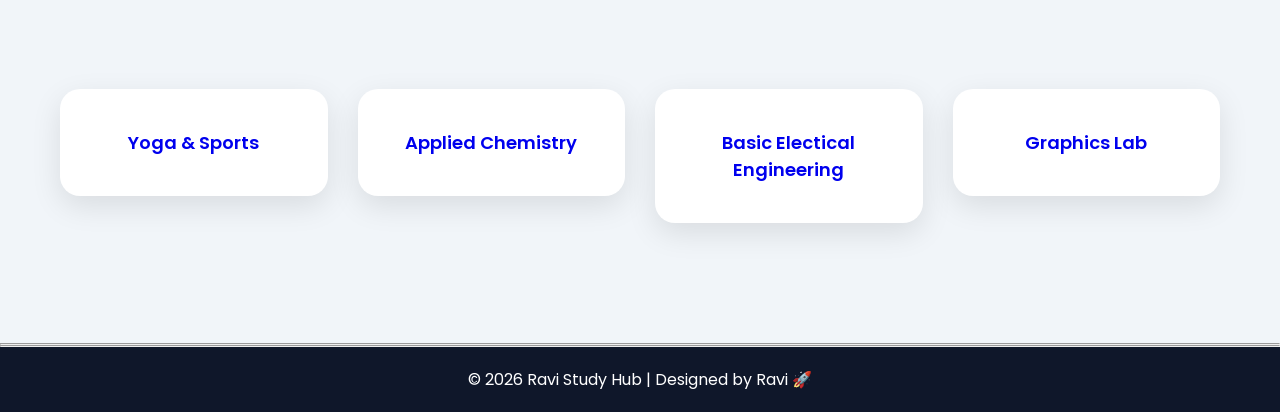
==== commit 9cef15dc: "System Update" ====
--- a/index.html
+++ b/index.html
@@ -16,8 +16,8 @@
   <ul>
     <li><a href="index.html">Home</a></li>
     <li><a href="#subjects">Subjects</a></li>
-    <li><a href="#About">About</a></li>
-    <li><a href="">Contact</a></li>
+    <li><a href="About.html">About</a></li>
+    <li><a href="Contact.html">Contact</a></li>
   </ul>
   <div class="top-bar">
     <button id="darkToggle">🌙 Dark Mode</button>
@@ -49,79 +49,6 @@
   <a href="GraphicsLab.html"> <div class="card"> Graphics Lab</div></a>
 </section>
 <hr> <hr>
-<section class="about" id="about">
-  <div class="container">
-    
-    <div class="about-content">
-      
-      <div class="about-text">
-        <h2>About Me</h2>
-        <h3>Hello, I'm Ravi 👋</h3>
-        <p>
-          I am a passionate Web Developer and Student. I love building
-          responsive and user-friendly websites using HTML, CSS, and JavaScript.
-        </p>
-        <p>
-          My goal is to improve my skills daily and create helpful
-          projects for students like Study Notes, AI Tools, and more.
-        </p>
-
-        <div class="about-buttons">
-          <a href="#contact" class="btn">Contact Me</a>
-          <a href="#" class="btn-outline">Download CV</a>
-        </div>
-      </div>
-
-      <div class="about-image">
-        <img src="Profile image.jpg" alt="Ravi Profile">
-      </div>
-
-    </div>
-  </div>
-</section>
-<hr><hr>
-<section class="contact" id="contact">
-  <div class="container">
-    
-    <div class="section-title">
-      <h2>Contact Me</h2>
-      <p>Feel free to reach out for collaboration or any questions.</p>
-    </div>
-
-    <div class="contact-content">
-
-      <!-- Left Side Info -->
-      <div class="contact-info">
-        <div class="info-box">
-          <h4>Email</h4>
-          <p>ravi4768401@gmail.com</p>
-        </div>
-
-        <div class="info-box">
-          <h4>Phone</h4>
-          <p>+91 95462 80588</p>
-        </div>
-
-        <div class="info-box">
-          <h4>Location</h4>
-          <p>India</p>
-        </div>
-      </div>
-
-      <!-- Right Side Form -->
-      <div class="contact-form">
-        <form>
-          <input type="text" placeholder="Your Name" required>
-          <input type="email" placeholder="Your Email" required>
-          <textarea rows="5" placeholder="Your Message" required></textarea>
-          <button type="submit" class="btn">Send Message</button>
-        </form>
-      </div>
-
-    </div>
-  </div>
-</section>
-
 <footer>
   <p>© 2026 Ravi Study Hub | Designed by Ravi 🚀</p>
 </footer>
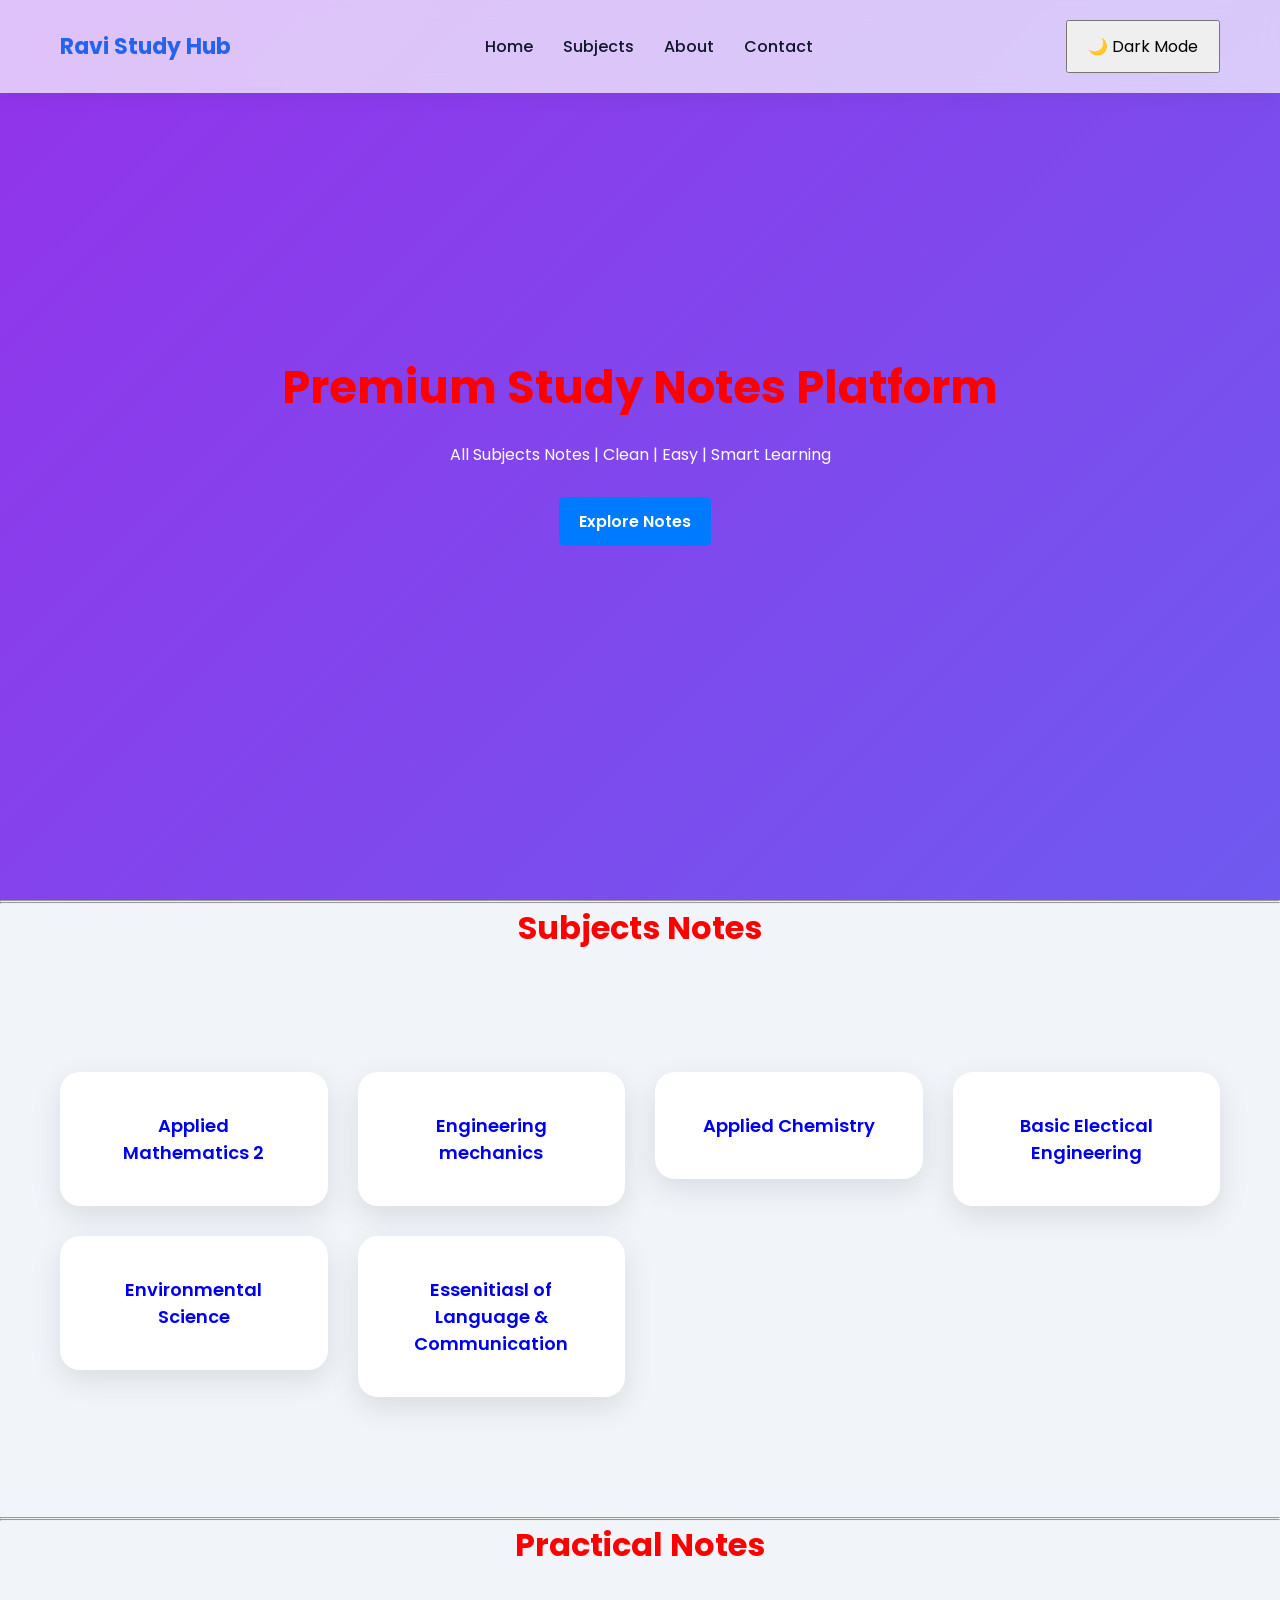
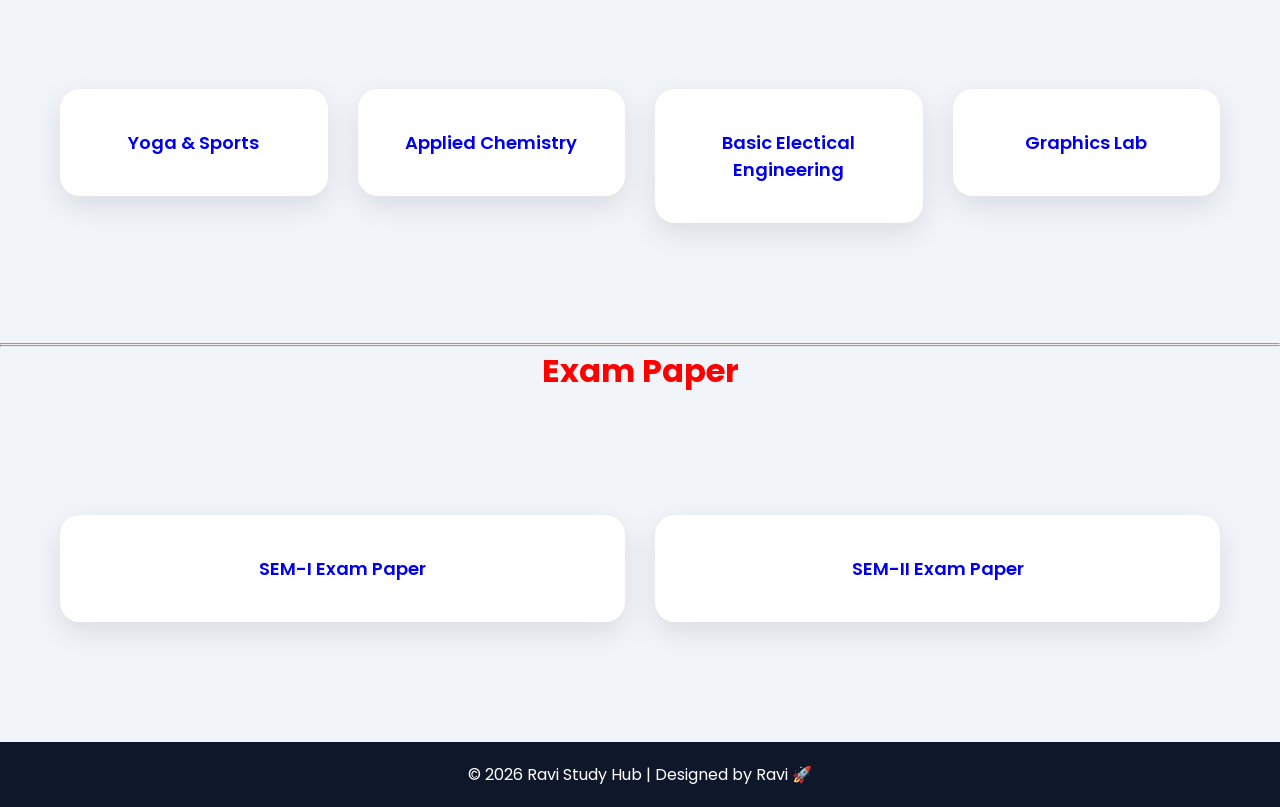
==== commit 8b68f02a: "Exam Paper Section Add" ====
--- a/index.html
+++ b/index.html
@@ -49,6 +49,14 @@
   <a href="GraphicsLab.html"> <div class="card"> Graphics Lab</div></a>
 </section>
 <hr> <hr>
+<!-- Exam Paper -->
+<h1> Exam Paper</h1>
+<section id="subjects" class="subjects">
+  <a href="Exam Papper/SEM-I.HTML"> <div class="card"> SEM-I Exam Paper </div></a>
+  <a href="Exam Papper/SEM-II.HTML">  <div class="card"> SEM-II Exam Paper </div></a>
+
+</section>
+
 <footer>
   <p>© 2026 Ravi Study Hub | Designed by Ravi 🚀</p>
 </footer>
